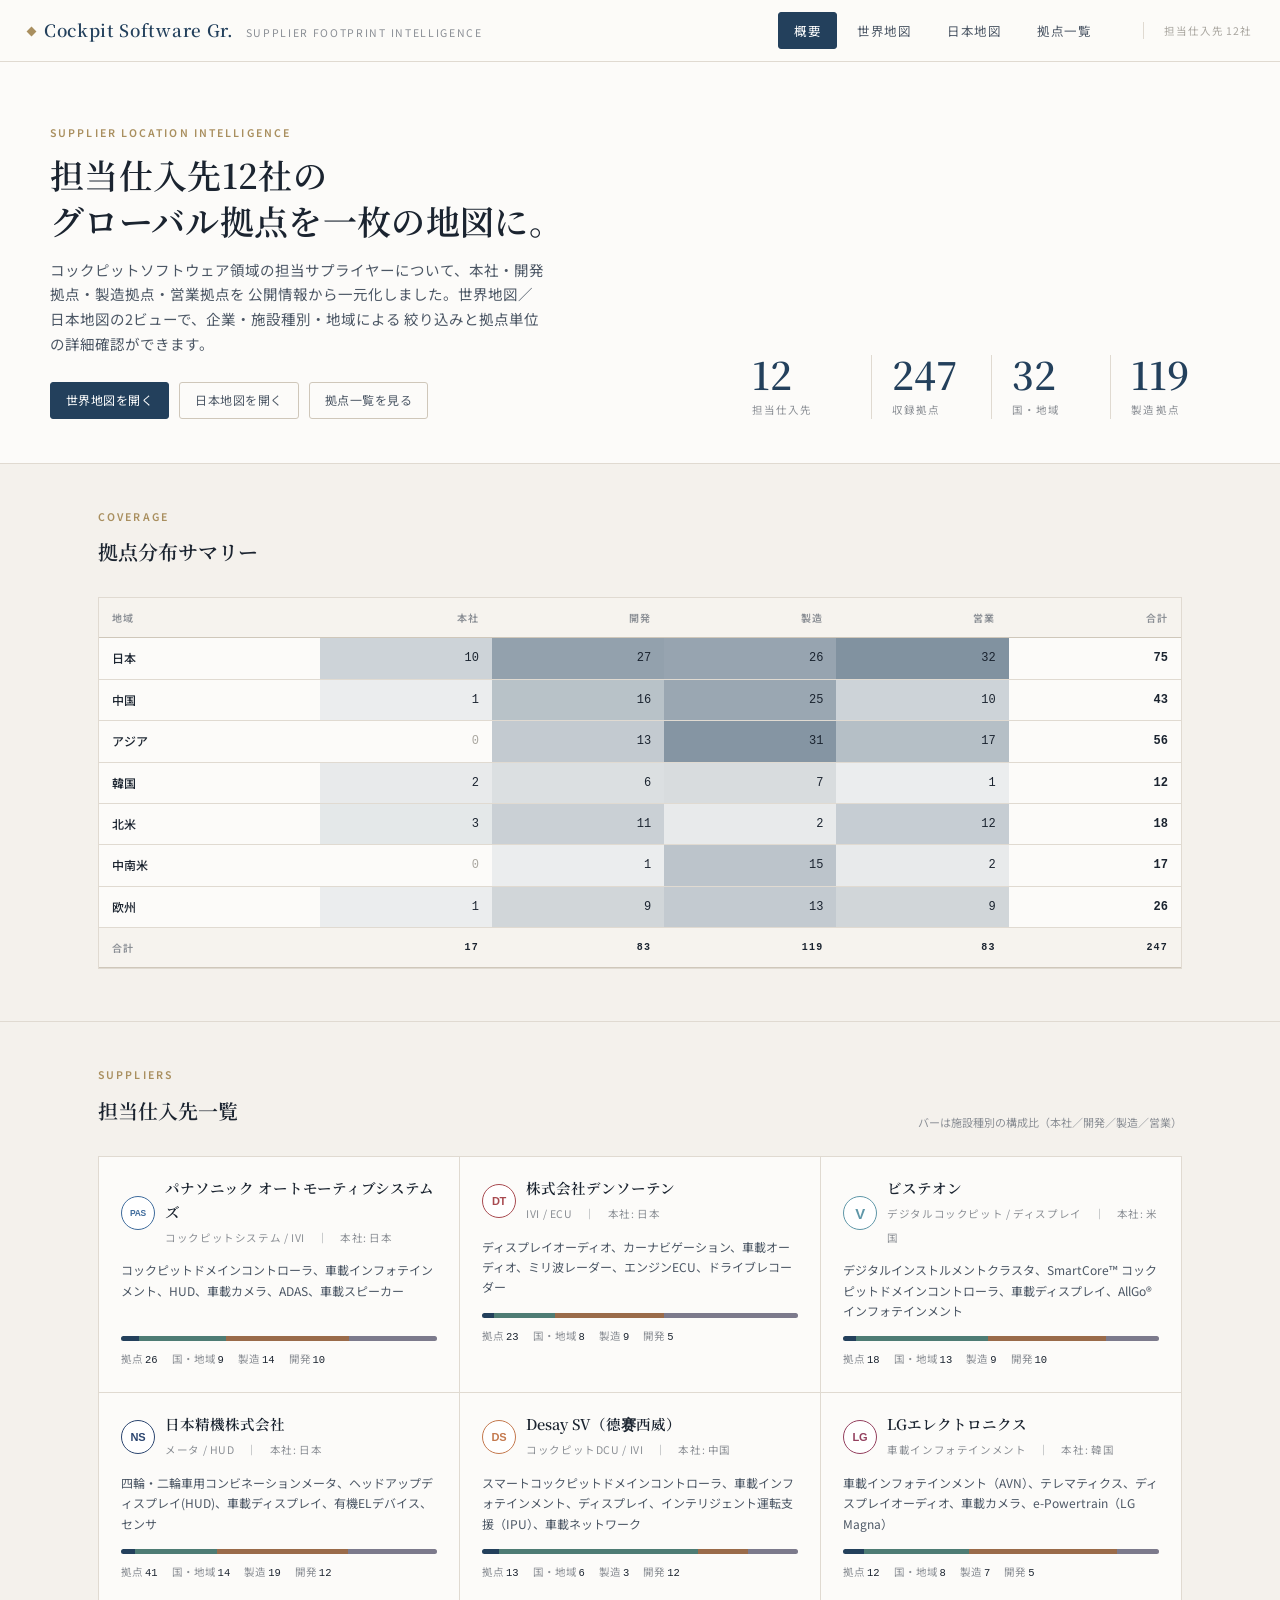
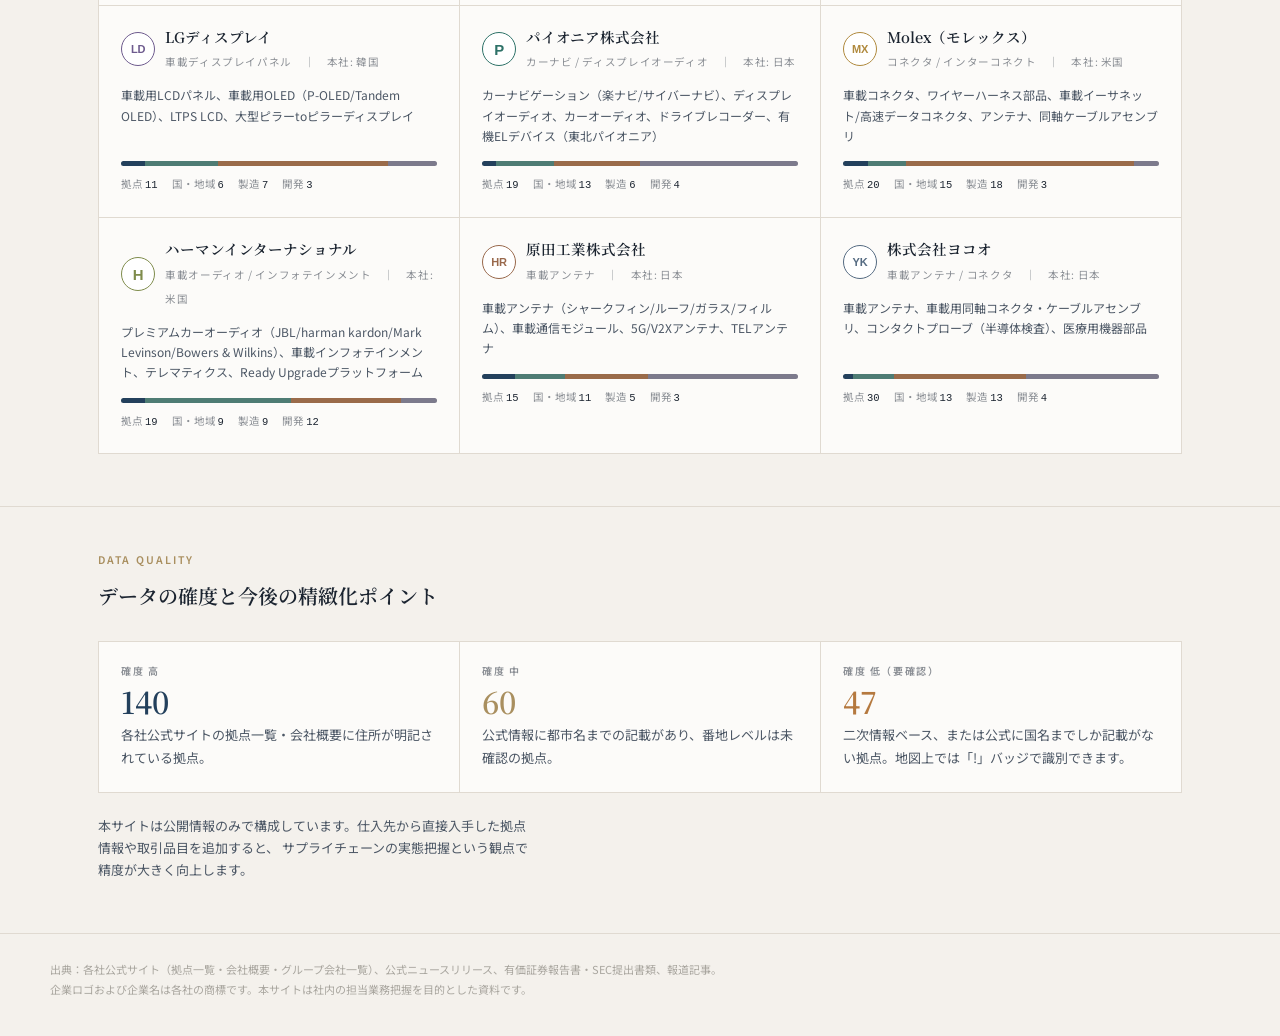
==== index.html @ b1a0d9cd "[実装] 拠点マップ本体を構築 - 拠点マスタ 247件（12社／32カ国）を assets/js/data.js に収録 - 世界地図・日本地図（Leaflet + CARTO Positron 淡" ====
<!DOCTYPE html>
<html lang="ja">
<head>
<meta charset="UTF-8">
<meta name="viewport" content="width=device-width, initial-scale=1">
<title>概要 ｜ サプライヤー拠点マップ ｜ Cockpit Software Gr.</title>
<link rel="preconnect" href="https://fonts.googleapis.com">
<link rel="preconnect" href="https://fonts.gstatic.com" crossorigin>
<link href="https://fonts.googleapis.com/css2?family=Noto+Sans+JP:wght@400;500;600;700&family=Noto+Serif+JP:wght@500;600&display=swap" rel="stylesheet">
<link rel="stylesheet" href="assets/css/style.css">
</head>
<body>

<nav class="nav">
  <div class="nav__brand">
    <span class="nav__mark">Cockpit Software Gr.</span>
    <span class="nav__sub">Supplier Footprint Intelligence</span>
  </div>
  <div class="nav__links">
    <a class="nav__link is-active" href="index.html">概要</a>
    <a class="nav__link" href="world.html">世界地図</a>
    <a class="nav__link" href="japan.html">日本地図</a>
    <a class="nav__link" href="table.html">拠点一覧</a>
  </div>
  <div class="nav__meta">担当仕入先 12社</div>
</nav>

<div class="page">

  <section class="hero">
    <div class="hero__inner">
      <div class="hero__grid">
        <div>
          <div class="eyebrow">Supplier Location Intelligence</div>
          <h1 class="h1">担当仕入先12社の<br>グローバル拠点を一枚の地図に。</h1>
          <p class="lede">
            コックピットソフトウェア領域の担当サプライヤーについて、本社・開発拠点・製造拠点・営業拠点を
            公開情報から一元化しました。世界地図／日本地図の2ビューで、企業・施設種別・地域による
            絞り込みと拠点単位の詳細確認ができます。
          </p>
          <div style="margin-top:26px;display:flex;gap:10px;flex-wrap:wrap">
            <a class="btn btn--primary" href="world.html">世界地図を開く</a>
            <a class="btn" href="japan.html">日本地図を開く</a>
            <a class="btn" href="table.html">拠点一覧を見る</a>
          </div>
        </div>
        <div class="kpis" id="kpis"></div>
      </div>
    </div>
  </section>

  <section class="section">
    <div class="section__head">
      <div>
        <div class="eyebrow">Coverage</div>
        <h2 class="h2">拠点分布サマリー</h2>
      </div>
    </div>
    <div id="matrix"></div>
  </section>

  <hr class="rule">

  <section class="section">
    <div class="section__head">
      <div>
        <div class="eyebrow">Suppliers</div>
        <h2 class="h2">担当仕入先一覧</h2>
      </div>
      <div style="font-size:11px;color:var(--ink-3)">バーは施設種別の構成比（本社／開発／製造／営業）</div>
    </div>
    <div class="cards" id="cards"></div>
  </section>

  <hr class="rule">

  <section class="section">
    <div class="section__head">
      <div>
        <div class="eyebrow">Data Quality</div>
        <h2 class="h2">データの確度と今後の精緻化ポイント</h2>
      </div>
    </div>
    <div style="display:grid;grid-template-columns:repeat(auto-fit,minmax(260px,1fr));gap:1px;background:var(--line);border:1px solid var(--line)">
      <div class="card"><div class="detail__k">確度 高</div>
        <div class="kpi__n" id="cHigh" style="font-size:30px">0</div>
        <div class="detail__v" style="margin-top:8px">各社公式サイトの拠点一覧・会社概要に住所が明記されている拠点。</div></div>
      <div class="card"><div class="detail__k">確度 中</div>
        <div class="kpi__n" id="cMed" style="font-size:30px;color:var(--gold)">0</div>
        <div class="detail__v" style="margin-top:8px">公式情報に都市名までの記載があり、番地レベルは未確認の拠点。</div></div>
      <div class="card"><div class="detail__k">確度 低（要確認）</div>
        <div class="kpi__n" id="cLow" style="font-size:30px;color:var(--conf-low)">0</div>
        <div class="detail__v" style="margin-top:8px">二次情報ベース、または公式に国名までしか記載がない拠点。地図上では「!」バッジで識別できます。</div></div>
    </div>
    <p class="lede" style="margin-top:22px;font-size:13px">
      本サイトは公開情報のみで構成しています。仕入先から直接入手した拠点情報や取引品目を追加すると、
      サプライチェーンの実態把握という観点で精度が大きく向上します。
    </p>
  </section>

  <footer class="foot">
    <div class="foot__inner">
      出典：各社公式サイト（拠点一覧・会社概要・グループ会社一覧）、公式ニュースリリース、有価証券報告書・SEC提出書類、報道記事。<br>
      企業ロゴおよび企業名は各社の商標です。本サイトは社内の担当業務把握を目的とした資料です。
    </div>
  </footer>

</div>

<script src="assets/js/data.js"></script>
<script src="assets/js/icons.js"></script>
<script>
(function () {
  const cnt = t => SITES.filter(s => s.t.includes(t)).length;

  /* --- KPI --- */
  const kpis = [
    [COMPANIES.length, '担当仕入先'],
    [SITES.length, '収録拠点'],
    [new Set(SITES.map(s => s.ctry)).size, '国・地域'],
    [cnt('mfg'), '製造拠点']
  ];
  document.getElementById('kpis').innerHTML = kpis
    .map(([n, l]) => `<div class="kpi"><div class="kpi__n">${n}</div><div class="kpi__l">${l}</div></div>`).join('');

  /* --- 確度サマリー --- */
  const byConf = c => SITES.filter(s => s.conf === c).length;
  document.getElementById('cHigh').textContent = byConf('high');
  document.getElementById('cMed').textContent  = byConf('medium');
  document.getElementById('cLow').textContent  = byConf('low');

  /* --- 地域×施設種別マトリクス --- */
  const types = Object.keys(FACILITY_TYPES).sort((a,b)=>FACILITY_TYPES[a].order-FACILITY_TYPES[b].order);
  const regs = REGIONS.filter(r => SITES.some(s => s.reg === r));
  const cell = (r, t) => SITES.filter(s => s.reg === r && s.t.includes(t)).length;
  const max = Math.max(...regs.flatMap(r => types.map(t => cell(r, t))));

  document.getElementById('matrix').innerHTML = `
    <div class="tablewrap"><table class="dt" style="min-width:640px">
      <thead><tr><th>地域</th>${types.map(t=>`<th style="text-align:right">${FACILITY_TYPES[t].label}</th>`).join('')}<th style="text-align:right">合計</th></tr></thead>
      <tbody>${regs.map(r => `<tr>
        <td class="nm">${r}</td>
        ${types.map(t => {
          const v = cell(r, t);
          const a = max ? (0.06 + 0.5 * v / max) : 0;
          return `<td style="text-align:right;font-family:var(--font-mono);background:rgba(35,64,92,${v ? a.toFixed(3) : 0});color:${v ? 'var(--ink)' : 'var(--ink-4)'}">${v}</td>`;
        }).join('')}
        <td style="text-align:right;font-family:var(--font-mono);font-weight:600;color:var(--ink)">${SITES.filter(s=>s.reg===r).length}</td>
      </tr>`).join('')}</tbody>
      <tfoot><tr>
        <th>合計</th>
        ${types.map(t=>`<th style="text-align:right;font-family:var(--font-mono);color:var(--ink)">${cnt(t)}</th>`).join('')}
        <th style="text-align:right;font-family:var(--font-mono);color:var(--ink)">${SITES.length}</th>
      </tr></tfoot>
    </table></div>`;

  /* --- 企業カード --- */
  document.getElementById('cards').innerHTML = COMPANIES.map(co => {
    const mine = SITES.filter(s => s.c === co.id);
    const seg = types.map(t => ({ t, n: mine.filter(s => s.t.includes(t)).length }));
    const tot = seg.reduce((a, b) => a + b.n, 0) || 1;
    return `<a class="card" href="world.html" style="--co:${co.color}">
      <div class="card__top">
        <span class="card__logo">${logoHtml(co, 28)}</span>
        <span><span class="card__name">${co.name}</span><br>
        <span class="card__cat">${co.category}　｜　本社: ${co.hqCountry}</span></span>
      </div>
      <div class="card__prod">${co.products}</div>
      <div class="card__bar">${seg.map(s => s.n ? `<i style="width:${100*s.n/tot}%;background:${TYPE_COLOR[s.t]}" title="${FACILITY_TYPES[s.t].label} ${s.n}"></i>` : '').join('')}</div>
      <div class="card__stats">
        <span>拠点 <b>${mine.length}</b></span>
        <span>国・地域 <b>${new Set(mine.map(s => s.ctry)).size}</b></span>
        <span>製造 <b>${mine.filter(s => s.t.includes('mfg')).length}</b></span>
        <span>開発 <b>${mine.filter(s => s.t.includes('rd')).length}</b></span>
      </div>
    </a>`;
  }).join('');
})();
</script>
</body>
</html>
---- assets/css/style.css ----
/* =============================================================
   Cockpit Software Gr. — サプライヤー拠点マップ
   デザインシステム（ニュアンスカラー / コンサルティングトーン）
   ============================================================= */

:root {
  /* --- 地色（ウォームグレー系ニュアンスカラー） --- */
  --paper:        #F4F1EC;
  --paper-2:      #EDE9E2;
  --surface:      #FCFBF9;
  --surface-2:    #F6F3EE;
  --overlay:      rgba(252, 251, 249, 0.94);

  /* --- 線 --- */
  --line:         #E0DAD1;
  --line-2:       #CFC7BA;
  --line-strong:  #B4A996;

  /* --- 文字 --- */
  --ink:          #1B2430;
  --ink-2:        #4C5765;
  --ink-3:        #8B8F95;
  --ink-4:        #A9A69F;

  /* --- アクセント --- */
  --accent:       #23405C;
  --accent-2:     #35597A;
  --accent-soft:  #E4E9EE;
  --gold:         #A98F5F;
  --gold-soft:    #F0E9DC;

  /* --- 機能色（施設種別） --- */
  --t-hq:         #23405C;
  --t-rd:         #4E7C74;
  --t-mfg:        #9A6B4A;
  --t-sales:      #7C7A8C;

  /* --- 確度 --- */
  --conf-low:     #B5793F;

  /* --- レイアウト --- */
  --nav-h:        62px;
  --side-w:       316px;
  --radius:       3px;
  --shadow-sm:    0 1px 2px rgba(27,36,48,.06), 0 2px 8px rgba(27,36,48,.05);
  --shadow-md:    0 2px 6px rgba(27,36,48,.08), 0 12px 32px rgba(27,36,48,.10);

  --font-sans: "Noto Sans JP", "Hiragino Sans", "Yu Gothic UI", "Meiryo", system-ui, -apple-system, sans-serif;
  --font-serif: "Noto Serif JP", "Hiragino Mincho ProN", "Yu Mincho", Georgia, serif;
  --font-mono: "SFMono-Regular", "Consolas", "Roboto Mono", monospace;
}

* { box-sizing: border-box; }

html, body {
  margin: 0; padding: 0;
  height: 100%;
  background: var(--paper);
  color: var(--ink);
  font-family: var(--font-sans);
  font-size: 14px;
  line-height: 1.7;
  -webkit-font-smoothing: antialiased;
}

a { color: inherit; text-decoration: none; }

/* =============================================================
   ナビゲーション
   ============================================================= */
.nav {
  position: fixed; top: 0; left: 0; right: 0; height: var(--nav-h);
  display: flex; align-items: center; gap: 32px;
  padding: 0 28px;
  background: var(--overlay);
  backdrop-filter: saturate(140%) blur(10px);
  border-bottom: 1px solid var(--line);
  z-index: 900;
}

.nav__brand { display: flex; align-items: baseline; gap: 12px; }
.nav__mark {
  font-family: var(--font-serif);
  font-size: 17px; font-weight: 600; letter-spacing: .04em;
  color: var(--accent);
}
.nav__mark::before {
  content: ''; display: inline-block;
  width: 7px; height: 7px; margin-right: 9px;
  background: var(--gold); transform: rotate(45deg);
  vertical-align: 2px;
}
.nav__sub {
  font-size: 10.5px; letter-spacing: .16em; color: var(--ink-3);
  text-transform: uppercase;
}

.nav__links { display: flex; gap: 4px; margin-left: auto; }
.nav__link {
  padding: 7px 15px;
  font-size: 12.5px; letter-spacing: .04em; color: var(--ink-2);
  border-radius: var(--radius);
  border: 1px solid transparent;
  transition: background .18s, color .18s, border-color .18s;
}
.nav__link:hover { background: var(--surface-2); color: var(--ink); }
.nav__link.is-active {
  background: var(--accent); color: #fff; border-color: var(--accent);
}

.nav__meta {
  font-size: 10.5px; color: var(--ink-4); letter-spacing: .08em;
  padding-left: 20px; margin-left: 4px; border-left: 1px solid var(--line);
}

/* =============================================================
   ページ共通
   ============================================================= */
.page { padding-top: var(--nav-h); min-height: 100%; }

.eyebrow {
  font-size: 10.5px; letter-spacing: .2em; text-transform: uppercase;
  color: var(--gold); font-weight: 600; margin-bottom: 10px;
}
.h1 {
  font-family: var(--font-serif);
  font-size: 34px; line-height: 1.35; font-weight: 600;
  letter-spacing: .01em; margin: 0 0 14px;
}
.h2 {
  font-family: var(--font-serif);
  font-size: 20px; font-weight: 600; margin: 0 0 4px;
}
.lede { font-size: 14.5px; color: var(--ink-2); max-width: 62ch; margin: 0; }
.rule { height: 1px; background: var(--line); border: 0; margin: 0; }

/* =============================================================
   マップレイアウト
   ============================================================= */
.maplayout {
  display: grid;
  grid-template-columns: var(--side-w) 1fr;
  height: calc(100vh - var(--nav-h));
}

.sidebar {
  background: var(--surface);
  border-right: 1px solid var(--line);
  overflow-y: auto;
  overscroll-behavior: contain;
}
.sidebar__head { padding: 20px 20px 16px; border-bottom: 1px solid var(--line); }
.sidebar__title { font-family: var(--font-serif); font-size: 17px; font-weight: 600; margin: 0 0 4px; }
.sidebar__note { font-size: 11.5px; color: var(--ink-3); line-height: 1.6; }

.fgroup { border-bottom: 1px solid var(--line); padding: 16px 20px 18px; }
.fgroup__head {
  display: flex; align-items: center; justify-content: space-between;
  margin-bottom: 11px;
}
.fgroup__title {
  font-size: 10.5px; letter-spacing: .16em; text-transform: uppercase;
  color: var(--ink-3); font-weight: 600;
}
.fgroup__act {
  font-size: 10.5px; color: var(--accent-2); cursor: pointer;
  border: 0; background: none; padding: 2px 5px; border-radius: 2px;
  letter-spacing: .04em;
}
.fgroup__act:hover { background: var(--accent-soft); }

.chk {
  display: flex; align-items: center; gap: 9px;
  padding: 5px 6px; margin: 0 -6px;
  border-radius: 2px; cursor: pointer;
  font-size: 12.5px; color: var(--ink-2);
  transition: background .14s;
  user-select: none;
}
.chk:hover { background: var(--surface-2); }
.chk input { display: none; }
.chk__box {
  width: 13px; height: 13px; flex: 0 0 13px;
  border: 1.5px solid var(--line-strong); border-radius: 2px;
  position: relative; background: #fff; transition: all .14s;
}
.chk input:checked + .chk__box { background: var(--accent); border-color: var(--accent); }
.chk input:checked + .chk__box::after {
  content: ''; position: absolute; left: 3.5px; top: .5px;
  width: 3px; height: 7px; border: solid #fff; border-width: 0 1.6px 1.6px 0;
  transform: rotate(42deg);
}
.chk__swatch {
  width: 9px; height: 9px; flex: 0 0 9px; border-radius: 50%;
}
.chk__label { flex: 1; overflow: hidden; text-overflow: ellipsis; white-space: nowrap; }
.chk__count {
  font-family: var(--font-mono); font-size: 10.5px; color: var(--ink-4);
  font-variant-numeric: tabular-nums;
}
.chk.is-off .chk__label, .chk.is-off .chk__count { color: var(--ink-4); }

.search {
  width: 100%; padding: 8px 11px;
  font-family: inherit; font-size: 12.5px; color: var(--ink);
  background: #fff; border: 1px solid var(--line-2); border-radius: var(--radius);
  outline: none; transition: border-color .16s, box-shadow .16s;
}
.search:focus { border-color: var(--accent-2); box-shadow: 0 0 0 3px var(--accent-soft); }
.search::placeholder { color: var(--ink-4); }

/* =============================================================
   地図
   ============================================================= */
.mapwrap { position: relative; }
#map { position: absolute; inset: 0; background: var(--paper-2); }

.leaflet-container { font-family: var(--font-sans); background: var(--paper-2); }
.leaflet-control-zoom a {
  background: var(--surface) !important; color: var(--ink) !important;
  border-color: var(--line) !important; font-weight: 400 !important;
}
.leaflet-control-zoom a:hover { background: var(--surface-2) !important; }
.leaflet-control-attribution {
  background: rgba(252,251,249,.82) !important;
  font-size: 9.5px !important; color: var(--ink-4) !important;
}
.leaflet-bar { box-shadow: var(--shadow-sm) !important; border-radius: var(--radius) !important; }

/* --- マーカー --- */
.mk { position: relative; }
.mk__pin {
  width: 30px; height: 30px;
  border-radius: 50%;
  background: var(--surface);
  border: 2px solid var(--co, var(--accent));
  box-shadow: var(--shadow-sm);
  display: flex; align-items: center; justify-content: center;
  overflow: hidden;
  transition: transform .16s cubic-bezier(.2,.9,.3,1.2), box-shadow .16s;
  cursor: pointer;
}
.mk:hover .mk__pin, .mk.is-sel .mk__pin {
  transform: scale(1.22);
  box-shadow: var(--shadow-md);
  z-index: 5;
}
.mk.is-sel .mk__pin { border-width: 3px; }
.mk__pin img { width: 100%; height: 100%; object-fit: contain; padding: 2px; }
.mk__pin svg { width: 100%; height: 100%; }

.mk__badge {
  position: absolute; right: -4px; bottom: -4px;
  width: 15px; height: 15px; border-radius: 50%;
  background: var(--tc, var(--accent));
  border: 1.5px solid var(--surface);
  display: flex; align-items: center; justify-content: center;
  box-shadow: 0 1px 2px rgba(27,36,48,.25);
}
.mk__badge svg { width: 9px; height: 9px; fill: none; stroke: #fff; stroke-width: 1.7; }

.mk__flag {
  position: absolute; left: -4px; top: -4px;
  width: 11px; height: 11px; border-radius: 50%;
  background: var(--conf-low); border: 1.5px solid var(--surface);
  font-size: 7px; color: #fff; font-weight: 700;
  display: flex; align-items: center; justify-content: center; line-height: 1;
}

/* --- ツールチップ --- */
.leaflet-tooltip.tt {
  background: var(--overlay);
  border: 1px solid var(--line-2);
  border-radius: var(--radius);
  box-shadow: var(--shadow-md);
  padding: 0; margin: 0;
  color: var(--ink);
  font-family: var(--font-sans);
  white-space: normal; width: 300px;
  backdrop-filter: blur(8px);
}
.leaflet-tooltip.tt::before { display: none; }

.tt__body { padding: 13px 15px 14px; }
.tt__co {
  display: flex; align-items: center; gap: 7px;
  font-size: 10.5px; letter-spacing: .1em; text-transform: uppercase;
  color: var(--ink-3); margin-bottom: 7px;
}
.tt__co i { width: 8px; height: 8px; border-radius: 50%; flex: 0 0 8px; }
.tt__name { font-family: var(--font-serif); font-size: 15px; font-weight: 600; line-height: 1.45; margin-bottom: 2px; }
.tt__ln { font-size: 11.5px; color: var(--ink-2); margin-bottom: 9px; line-height: 1.5; }
.tt__tags { display: flex; flex-wrap: wrap; gap: 4px; margin-bottom: 10px; }
.tt__row { display: flex; gap: 9px; font-size: 11.5px; line-height: 1.6; margin-top: 6px; }
.tt__k {
  flex: 0 0 52px; color: var(--ink-3); font-size: 10.5px;
  letter-spacing: .06em; padding-top: 1px;
}
.tt__v { flex: 1; color: var(--ink-2); }
.tt__foot {
  margin-top: 11px; padding-top: 9px; border-top: 1px solid var(--line);
  font-size: 10px; color: var(--ink-4); display: flex; justify-content: space-between; gap: 8px;
}

/* --- タグ --- */
.tag {
  display: inline-flex; align-items: center; gap: 4px;
  padding: 2px 8px 3px; border-radius: 11px;
  font-size: 10px; letter-spacing: .06em; font-weight: 500;
  border: 1px solid transparent; line-height: 1.5;
}
.tag--hq    { background: rgba(35,64,92,.09);  color: var(--t-hq);    border-color: rgba(35,64,92,.2); }
.tag--rd    { background: rgba(78,124,116,.11); color: var(--t-rd);   border-color: rgba(78,124,116,.24); }
.tag--mfg   { background: rgba(154,107,74,.11); color: var(--t-mfg);  border-color: rgba(154,107,74,.24); }
.tag--sales { background: rgba(124,122,140,.11);color: var(--t-sales);border-color: rgba(124,122,140,.24); }
.tag--warn  { background: rgba(181,121,63,.12); color: var(--conf-low); border-color: rgba(181,121,63,.28); }

/* =============================================================
   フローティングUI
   ============================================================= */
.float {
  position: absolute; z-index: 600;
  background: var(--overlay);
  border: 1px solid var(--line-2);
  border-radius: var(--radius);
  box-shadow: var(--shadow-sm);
  backdrop-filter: blur(8px);
}
.float--legend { left: 16px; bottom: 26px; padding: 13px 15px 14px; }
.float--stat   { right: 16px; top: 16px; padding: 13px 16px 14px; min-width: 168px; }

.float__title {
  font-size: 10px; letter-spacing: .16em; text-transform: uppercase;
  color: var(--ink-3); font-weight: 600; margin-bottom: 9px;
}
.legend__row { display: flex; align-items: center; gap: 8px; font-size: 11.5px; color: var(--ink-2); margin-top: 5px; }
.legend__ico {
  width: 17px; height: 17px; border-radius: 50%; flex: 0 0 17px;
  display: flex; align-items: center; justify-content: center;
}
.legend__ico svg { width: 10px; height: 10px; fill: none; stroke: #fff; stroke-width: 1.7; }
.legend__note { font-size: 10px; color: var(--ink-4); margin-top: 10px; padding-top: 9px; border-top: 1px solid var(--line); line-height: 1.6; }

.stat__num {
  font-family: var(--font-serif); font-size: 30px; font-weight: 600;
  line-height: 1.1; color: var(--accent); font-variant-numeric: tabular-nums;
}
.stat__unit { font-size: 12px; color: var(--ink-3); margin-left: 5px; font-family: var(--font-sans); }
.stat__break { display: flex; gap: 13px; margin-top: 10px; padding-top: 10px; border-top: 1px solid var(--line); }
.stat__cell { font-size: 10.5px; color: var(--ink-3); }
.stat__cell b {
  display: block; font-family: var(--font-mono); font-size: 14px;
  color: var(--ink); font-weight: 500; font-variant-numeric: tabular-nums;
}

/* =============================================================
   詳細パネル
   ============================================================= */
.detail {
  position: absolute; right: 0; top: 0; bottom: 0; width: 380px;
  background: var(--surface);
  border-left: 1px solid var(--line);
  box-shadow: -8px 0 28px rgba(27,36,48,.07);
  z-index: 700;
  transform: translateX(100%);
  transition: transform .3s cubic-bezier(.4,0,.2,1);
  overflow-y: auto;
}
.detail.is-open { transform: translateX(0); }
.detail__close {
  position: absolute; right: 14px; top: 14px;
  width: 26px; height: 26px; border-radius: 50%;
  border: 1px solid var(--line-2); background: var(--surface);
  color: var(--ink-2); cursor: pointer; font-size: 15px; line-height: 1;
}
.detail__close:hover { background: var(--surface-2); }
.detail__head { padding: 26px 24px 20px; border-bottom: 1px solid var(--line); }
.detail__sec { padding: 18px 24px 20px; border-bottom: 1px solid var(--line); }
.detail__k {
  font-size: 10px; letter-spacing: .16em; text-transform: uppercase;
  color: var(--ink-3); font-weight: 600; margin-bottom: 7px;
}
.detail__v { font-size: 13px; color: var(--ink-2); line-height: 1.75; }

/* =============================================================
   トップページ
   ============================================================= */
.hero { padding: 62px 48px 44px; border-bottom: 1px solid var(--line); background: var(--surface); }
.hero__inner { max-width: 1180px; margin: 0 auto; }
.hero__grid { display: grid; grid-template-columns: 1.35fr 1fr; gap: 56px; align-items: end; }

.kpis { display: grid; grid-template-columns: repeat(4, 1fr); }
.kpi { padding: 0 20px; border-left: 1px solid var(--line); }
.kpi:first-child { padding-left: 0; border-left: 0; }
.kpi__n {
  font-family: var(--font-serif); font-size: 38px; font-weight: 600;
  line-height: 1; color: var(--accent); font-variant-numeric: tabular-nums;
}
.kpi__l { font-size: 10.5px; letter-spacing: .1em; color: var(--ink-3); margin-top: 8px; }

.section { max-width: 1180px; margin: 0 auto; padding: 44px 48px 52px; }
.section__head { display: flex; align-items: flex-end; justify-content: space-between; gap: 24px; margin-bottom: 24px; }

.cards { display: grid; grid-template-columns: repeat(auto-fill, minmax(310px, 1fr)); gap: 1px; background: var(--line); border: 1px solid var(--line); }
.card { background: var(--surface); padding: 20px 22px 22px; transition: background .16s; }
.card:hover { background: var(--surface-2); }
.card__top { display: flex; align-items: center; gap: 10px; margin-bottom: 12px; }
.card__logo {
  width: 34px; height: 34px; flex: 0 0 34px; border-radius: 50%;
  border: 1.5px solid var(--co); background: #fff;
  display: flex; align-items: center; justify-content: center; overflow: hidden;
}
.card__logo img { width: 100%; height: 100%; object-fit: contain; padding: 3px; }
.card__logo svg { width: 100%; height: 100%; }
.card__name { font-family: var(--font-serif); font-size: 14.5px; font-weight: 600; line-height: 1.4; }
.card__cat { font-size: 10.5px; color: var(--ink-3); letter-spacing: .06em; }
.card__prod { font-size: 12px; color: var(--ink-2); line-height: 1.7; margin-bottom: 14px; min-height: 62px; }
.card__bar { display: flex; height: 5px; border-radius: 3px; overflow: hidden; background: var(--paper-2); margin-bottom: 9px; }
.card__stats { display: flex; gap: 14px; font-size: 10.5px; color: var(--ink-3); }
.card__stats b { font-family: var(--font-mono); color: var(--ink); font-weight: 500; }

/* =============================================================
   一覧テーブル
   ============================================================= */
.tablewrap { overflow-x: auto; border: 1px solid var(--line); background: var(--surface); }
table.dt { width: 100%; border-collapse: collapse; font-size: 12px; min-width: 1080px; }
table.dt th {
  text-align: left; padding: 11px 13px; background: var(--surface-2);
  border-bottom: 1px solid var(--line-2);
  font-size: 10px; letter-spacing: .12em; text-transform: uppercase;
  color: var(--ink-3); font-weight: 600; white-space: nowrap;
  position: sticky; top: 0; z-index: 2; cursor: pointer; user-select: none;
}
table.dt th:hover { color: var(--ink); }
table.dt th.sorted::after { content: ' ▾'; color: var(--gold); }
table.dt th.sorted.asc::after { content: ' ▴'; }
table.dt td { padding: 10px 13px; border-bottom: 1px solid var(--line); color: var(--ink-2); vertical-align: top; }
table.dt tr:hover td { background: var(--surface-2); }
table.dt .co { display: flex; align-items: center; gap: 7px; white-space: nowrap; }
table.dt .co i { width: 8px; height: 8px; border-radius: 50%; flex: 0 0 8px; }
table.dt .nm { color: var(--ink); font-weight: 500; }

.toolbar { display: flex; gap: 12px; align-items: center; margin-bottom: 18px; flex-wrap: wrap; }
.btn {
  padding: 7px 15px; font-family: inherit; font-size: 12px; letter-spacing: .04em;
  color: var(--ink-2); background: var(--surface); cursor: pointer;
  border: 1px solid var(--line-2); border-radius: var(--radius);
  transition: all .16s;
}
.btn:hover { background: var(--surface-2); color: var(--ink); border-color: var(--line-strong); }
.btn--primary { background: var(--accent); color: #fff; border-color: var(--accent); }
.btn--primary:hover { background: var(--accent-2); color: #fff; border-color: var(--accent-2); }

.foot {
  padding: 26px 48px 40px; border-top: 1px solid var(--line);
  font-size: 11px; color: var(--ink-4); line-height: 1.8;
}
.foot__inner { max-width: 1180px; margin: 0 auto; }

/* =============================================================
   レスポンシブ
   ============================================================= */
@media (max-width: 1100px) {
  .hero__grid { grid-template-columns: 1fr; gap: 34px; }
  .detail { width: 320px; }
}
@media (max-width: 860px) {
  :root { --side-w: 260px; }
  .nav { gap: 14px; padding: 0 16px; }
  .nav__sub, .nav__meta { display: none; }
  .hero, .section, .foot { padding-left: 20px; padding-right: 20px; }
  .kpis { grid-template-columns: repeat(2, 1fr); gap: 22px 0; }
  .kpi:nth-child(3) { padding-left: 0; border-left: 0; }
  .h1 { font-size: 26px; }
  .maplayout { grid-template-columns: 1fr; grid-template-rows: auto 1fr; }
  .sidebar { max-height: 40vh; border-right: 0; border-bottom: 1px solid var(--line); }
  .detail { width: 100%; }
  .float--legend { display: none; }
}
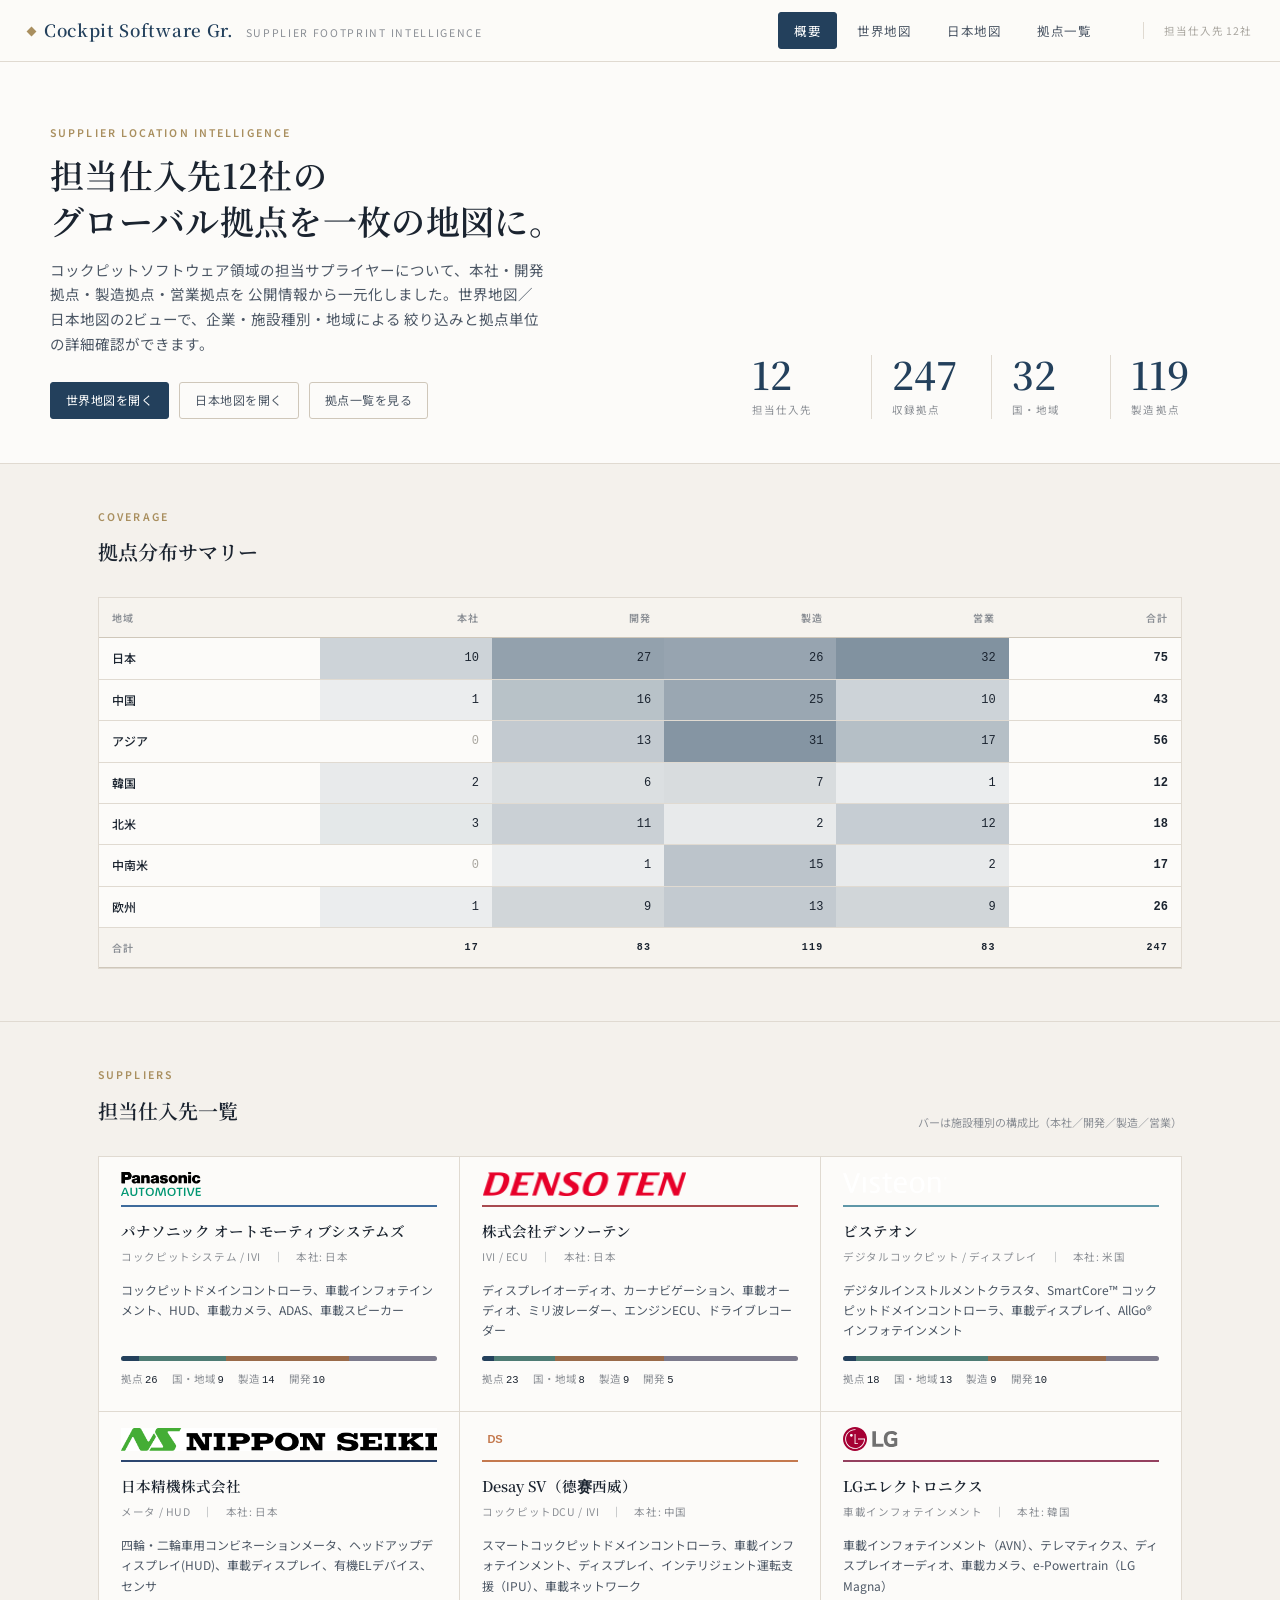
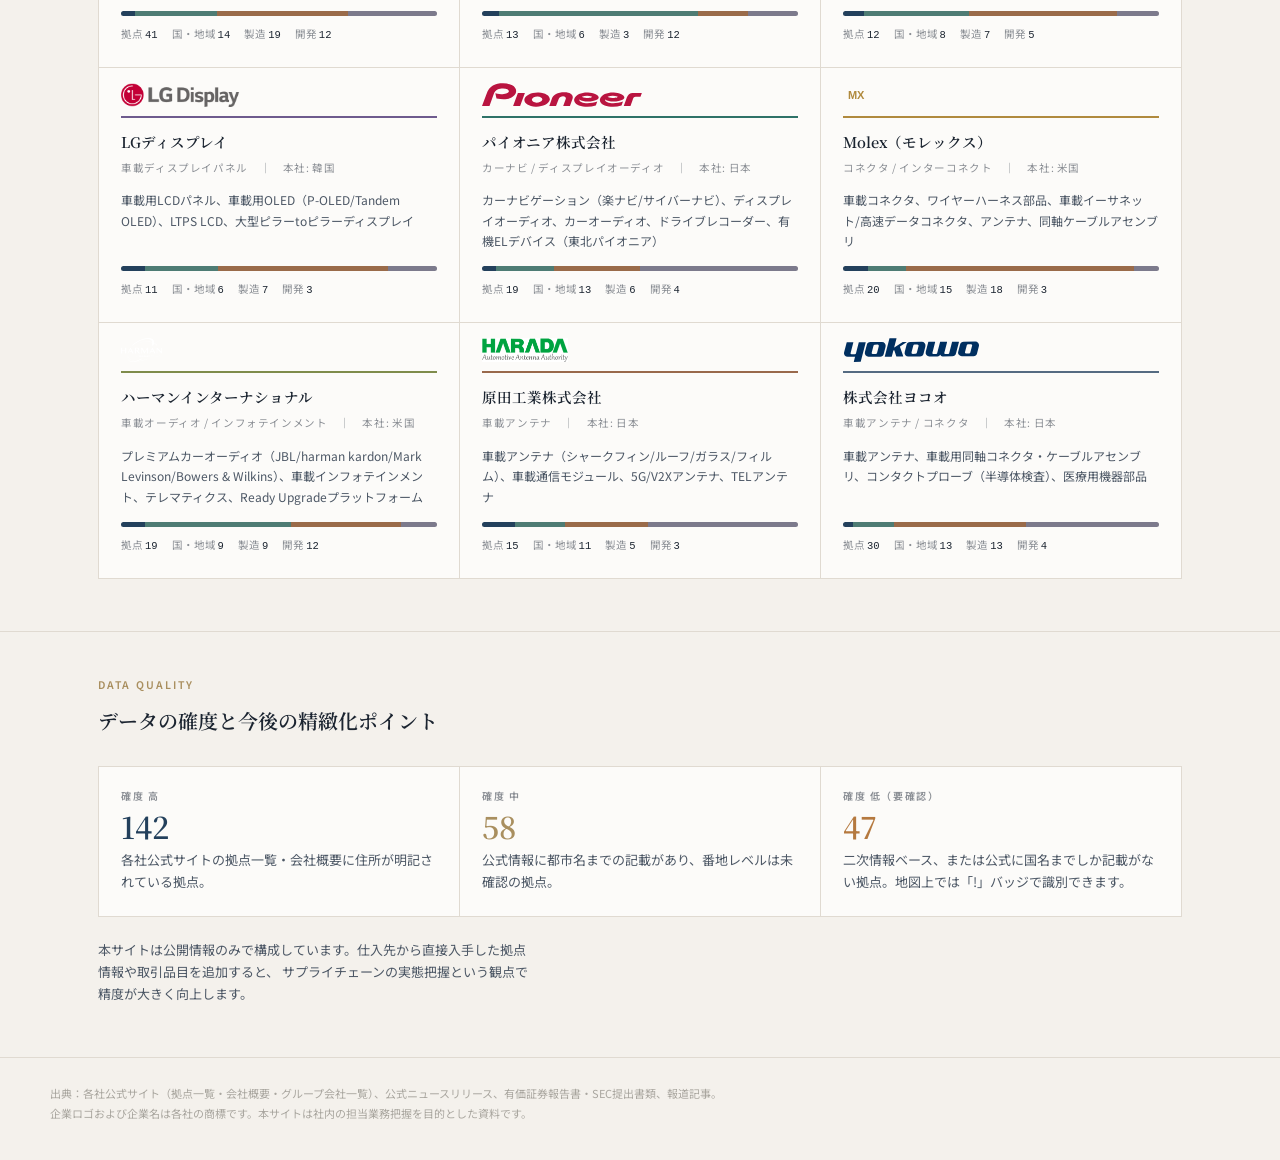
==== commit be8ed904: "[データ][UI] LG拠点情報の修正と公式ロゴの導入 データ: - LGエレクトロニクス モンテレイ工場（メキシコ）を追加、ラモス・アリスペを置換 - LGエレクトロニクス ハイフォン工場を確度hi" ====
--- a/index.html
+++ b/index.html
@@ -160,8 +160,8 @@
     const seg = types.map(t => ({ t, n: mine.filter(s => s.t.includes(t)).length }));
     const tot = seg.reduce((a, b) => a + b.n, 0) || 1;
     return `<a class="card" href="world.html" style="--co:${co.color}">
+      <div class="card__wm">${wordmarkHtml(co, 24)}</div>
       <div class="card__top">
-        <span class="card__logo">${logoHtml(co, 28)}</span>
         <span><span class="card__name">${co.name}</span><br>
         <span class="card__cat">${co.category}　｜　本社: ${co.hqCountry}</span></span>
       </div>
--- a/assets/css/style.css
+++ b/assets/css/style.css
@@ -199,6 +199,17 @@
   font-variant-numeric: tabular-nums;
 }
 .chk.is-off .chk__label, .chk.is-off .chk__count { color: var(--ink-4); }
+
+/* セグメンテッドコントロール */
+.seg { display: flex; border: 1px solid var(--line-2); border-radius: var(--radius); overflow: hidden; }
+.seg__b {
+  flex: 1; padding: 6px 0; font-family: inherit; font-size: 11.5px;
+  color: var(--ink-2); background: var(--surface); cursor: pointer;
+  border: 0; border-left: 1px solid var(--line-2); transition: all .15s;
+}
+.seg__b:first-child { border-left: 0; }
+.seg__b:hover { background: var(--surface-2); }
+.seg__b.is-on { background: var(--accent); color: #fff; }
 
 .search {
   width: 100%; padding: 8px 11px;
@@ -249,6 +260,19 @@
 .mk__pin img { width: 100%; height: 100%; object-fit: contain; padding: 2px; }
 .mk__pin svg { width: 100%; height: 100%; }
 
+/* ピル型（拡大時：公式ワードマーク表示） */
+.mk__pin--pill {
+  height: 26px; border-radius: 13px;
+  padding: 0 7px; background: #fff;
+}
+.mk__pin--pill img.wm { width: auto; height: 15px; padding: 0; }
+.mk__pin--pill .wm--clip img { padding: 0; }
+
+/* 縦分割スプライトロゴのクリップ表示 */
+.wm--clip { display: inline-block; overflow: hidden; flex: 0 0 auto; }
+.wm--clip img { display: block; object-fit: fill; max-width: none; }
+.mk--pill .mk__badge { right: -5px; bottom: -5px; }
+
 .mk__badge {
   position: absolute; right: -4px; bottom: -4px;
   width: 15px; height: 15px; border-radius: 50%;
@@ -288,6 +312,21 @@
   color: var(--ink-3); margin-bottom: 7px;
 }
 .tt__co i { width: 8px; height: 8px; border-radius: 50%; flex: 0 0 8px; }
+
+/* ブランドヘッダー（公式ワードマーク＋社名） */
+.tt__brand {
+  display: flex; align-items: center; gap: 10px;
+  padding-bottom: 9px; margin-bottom: 9px;
+  border-bottom: 1px solid var(--line);
+}
+.tt__wm { display: flex; align-items: center; min-width: 0; }
+.tt__wm img { height: 20px; width: auto; max-width: 150px; object-fit: contain; }
+.tt__cot {
+  margin-left: auto; flex: 0 0 auto;
+  font-size: 9.5px; letter-spacing: .08em; color: var(--ink-3);
+  padding: 1px 0 1px 8px; border-left: 2px solid var(--accent);
+  line-height: 1.4;
+}
 .tt__name { font-family: var(--font-serif); font-size: 15px; font-weight: 600; line-height: 1.45; margin-bottom: 2px; }
 .tt__ln { font-size: 11.5px; color: var(--ink-2); margin-bottom: 9px; line-height: 1.5; }
 .tt__tags { display: flex; flex-wrap: wrap; gap: 4px; margin-bottom: 10px; }
@@ -404,6 +443,12 @@
 .cards { display: grid; grid-template-columns: repeat(auto-fill, minmax(310px, 1fr)); gap: 1px; background: var(--line); border: 1px solid var(--line); }
 .card { background: var(--surface); padding: 20px 22px 22px; transition: background .16s; }
 .card:hover { background: var(--surface-2); }
+.card__wm {
+  display: flex; align-items: center; height: 30px;
+  padding-bottom: 14px; margin-bottom: 13px; border-bottom: 2px solid var(--co);
+}
+.card__wm img { height: 24px; width: auto; max-width: 190px; object-fit: contain; }
+.card__wm svg { height: 26px; width: 26px; }
 .card__top { display: flex; align-items: center; gap: 10px; margin-bottom: 12px; }
 .card__logo {
   width: 34px; height: 34px; flex: 0 0 34px; border-radius: 50%;
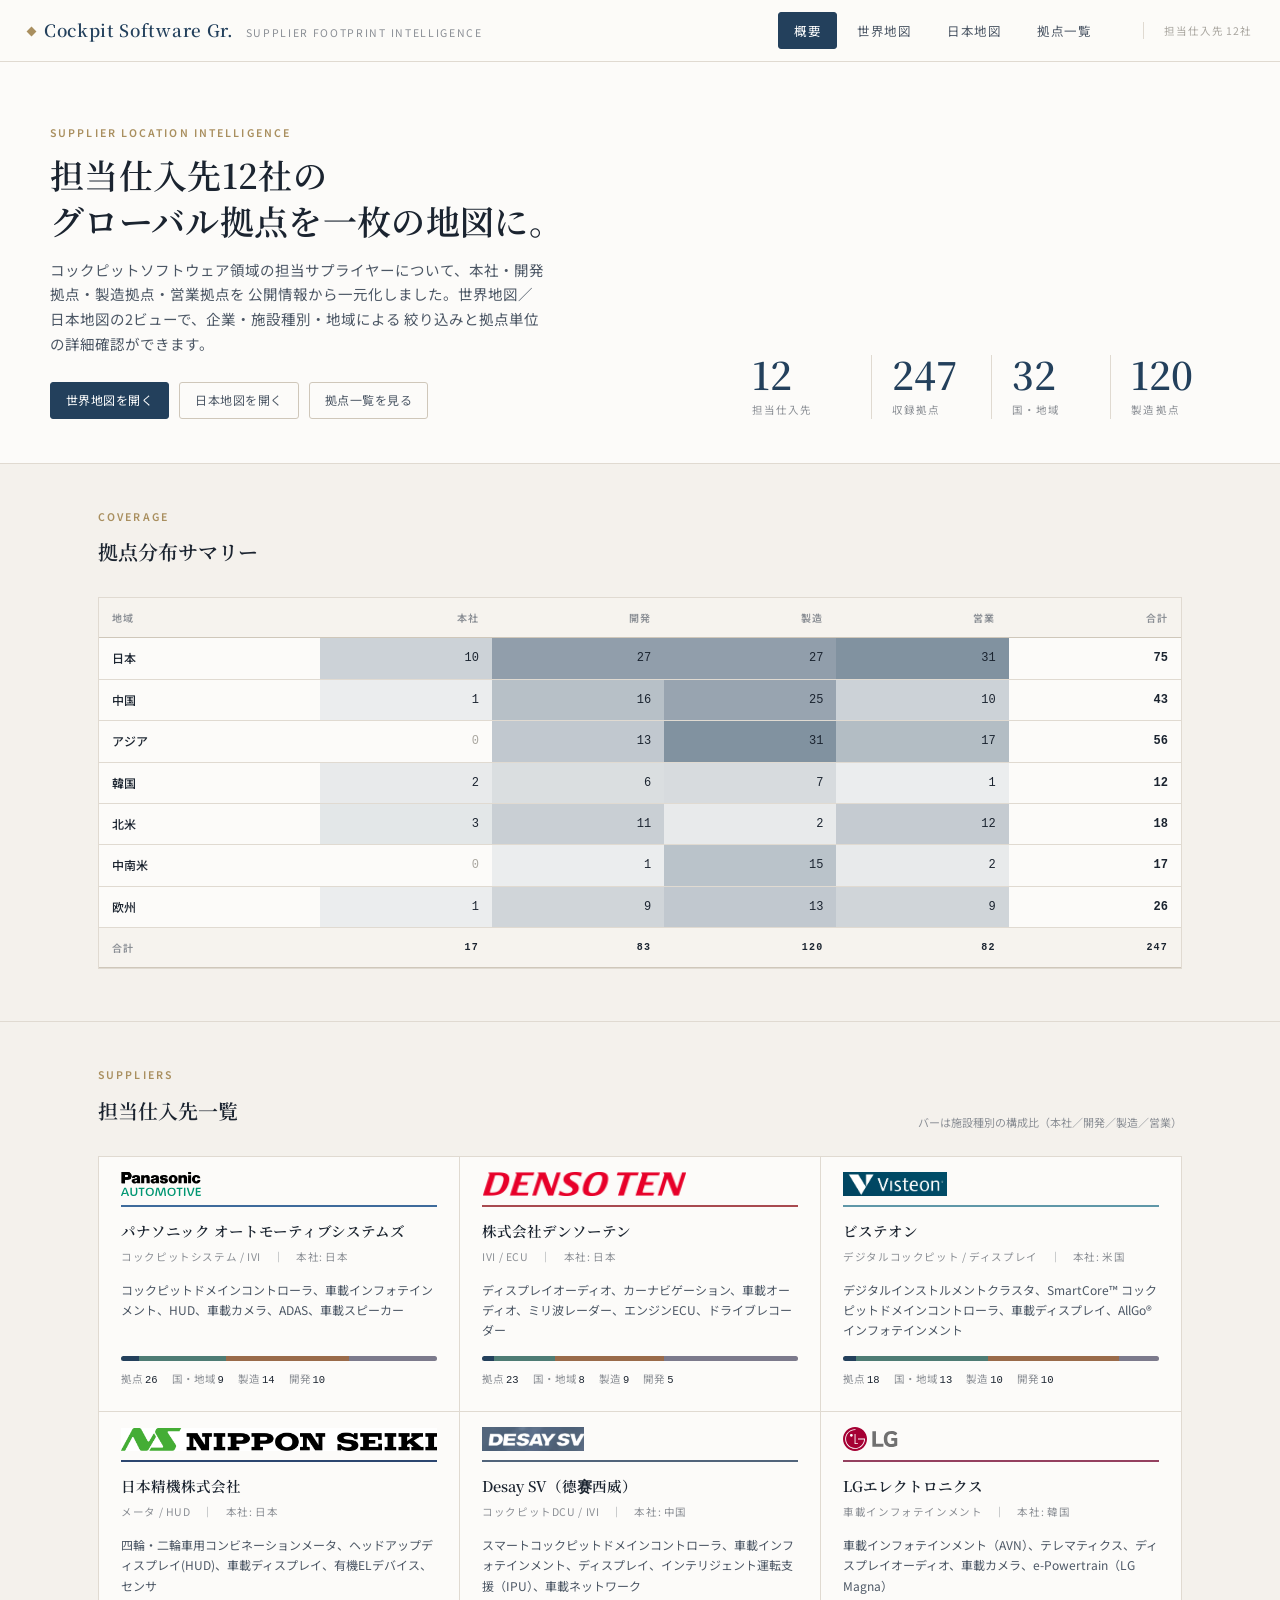
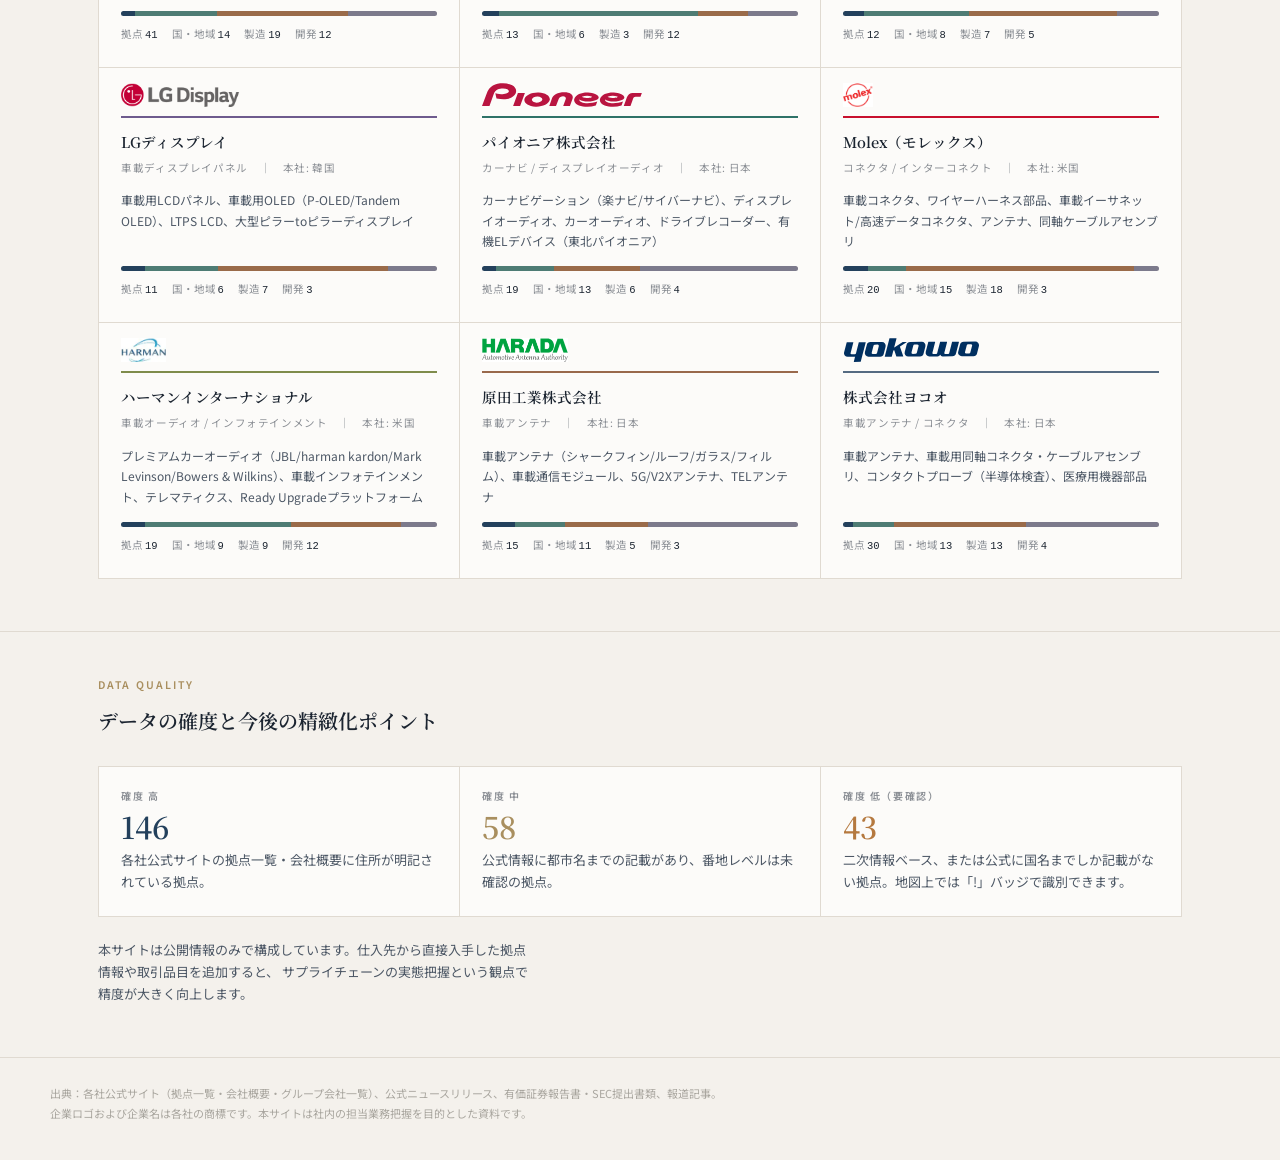
==== commit 43e9ced9: "[修正] GitHub Pagesでロゴが更新されないブラウザキャッシュ問題に対応 Pages側は正しく配信されていたが（新ロゴ4点200・旧svg404・data.jsも新パス参照）、 ブラウザが旧" ====
--- a/index.html
+++ b/index.html
@@ -7,7 +7,7 @@
 <link rel="preconnect" href="https://fonts.googleapis.com">
 <link rel="preconnect" href="https://fonts.gstatic.com" crossorigin>
 <link href="https://fonts.googleapis.com/css2?family=Noto+Sans+JP:wght@400;500;600;700&family=Noto+Serif+JP:wght@500;600&display=swap" rel="stylesheet">
-<link rel="stylesheet" href="assets/css/style.css">
+<link rel="stylesheet" href="assets/css/style.css?v=20260805a">
 </head>
 <body>
 
@@ -107,8 +107,8 @@
 
 </div>
 
-<script src="assets/js/data.js"></script>
-<script src="assets/js/icons.js"></script>
+<script src="assets/js/data.js?v=20260805a"></script>
+<script src="assets/js/icons.js?v=20260805a"></script>
 <script>
 (function () {
   const cnt = t => SITES.filter(s => s.t.includes(t)).length;
--- a/assets/css/style.css
+++ b/assets/css/style.css
@@ -264,9 +264,21 @@
 .mk__pin--pill {
   height: 26px; border-radius: 13px;
   padding: 0 7px; background: #fff;
+  overflow: hidden;
 }
 .mk__pin--pill img.wm { width: auto; height: 15px; padding: 0; }
 .mk__pin--pill .wm--clip img { padding: 0; }
+.mk__pin--pill .wm--clip { border-radius: 13px; }
+
+/* 背景色つきロゴ：ピル幅いっぱいに敷き、上下は地色で埋める（上の .wm より後に置く） */
+.mk__pin--pill img.wm.wm--fill {
+  width: 100%; height: auto; padding: 0; object-fit: contain;
+}
+
+/* 正方形に近いロゴを円形ピンに収める場合 */
+.mk__pin--sq { padding: 3px; }
+.mk__pin--sq img.wm { width: auto; height: auto; max-width: 100%; max-height: 100%; padding: 0; }
+.mk__pin--sq .wm--clip img { padding: 0; }
 
 /* 縦分割スプライトロゴのクリップ表示 */
 .wm--clip { display: inline-block; overflow: hidden; flex: 0 0 auto; }
@@ -284,11 +296,19 @@
 .mk__badge svg { width: 9px; height: 9px; fill: none; stroke: #fff; stroke-width: 1.7; }
 
 .mk__flag {
-  position: absolute; left: -4px; top: -4px;
-  width: 11px; height: 11px; border-radius: 50%;
+  position: absolute; left: -5px; top: -5px;
+  width: 14px; height: 14px; border-radius: 50%;
   background: var(--conf-low); border: 1.5px solid var(--surface);
-  font-size: 7px; color: #fff; font-weight: 700;
+  font-size: 8px; color: #fff; font-weight: 700;
   display: flex; align-items: center; justify-content: center; line-height: 1;
+  box-shadow: 0 1px 2px rgba(27,36,48,.25);
+}
+.mk__flag--cap { font-size: 7.5px; font-family: var(--font-sans); }
+
+/* 確度が低い拠点：破線リングで一目で識別できるようにする */
+.mk--unconfirmed .mk__pin {
+  outline: 1.5px dashed var(--conf-low);
+  outline-offset: 2px;
 }
 
 /* --- ツールチップ --- */
@@ -330,6 +350,11 @@
 .tt__name { font-family: var(--font-serif); font-size: 15px; font-weight: 600; line-height: 1.45; margin-bottom: 2px; }
 .tt__ln { font-size: 11.5px; color: var(--ink-2); margin-bottom: 9px; line-height: 1.5; }
 .tt__tags { display: flex; flex-wrap: wrap; gap: 4px; margin-bottom: 10px; }
+.tt__alert {
+  background: rgba(181,121,63,.10); border: 1px solid rgba(181,121,63,.3);
+  border-radius: var(--radius); padding: 7px 9px; margin-bottom: 10px;
+  font-size: 11px; line-height: 1.6; color: #8A5A2B;
+}
 .tt__row { display: flex; gap: 9px; font-size: 11.5px; line-height: 1.6; margin-top: 6px; }
 .tt__k {
   flex: 0 0 52px; color: var(--ink-3); font-size: 10.5px;
